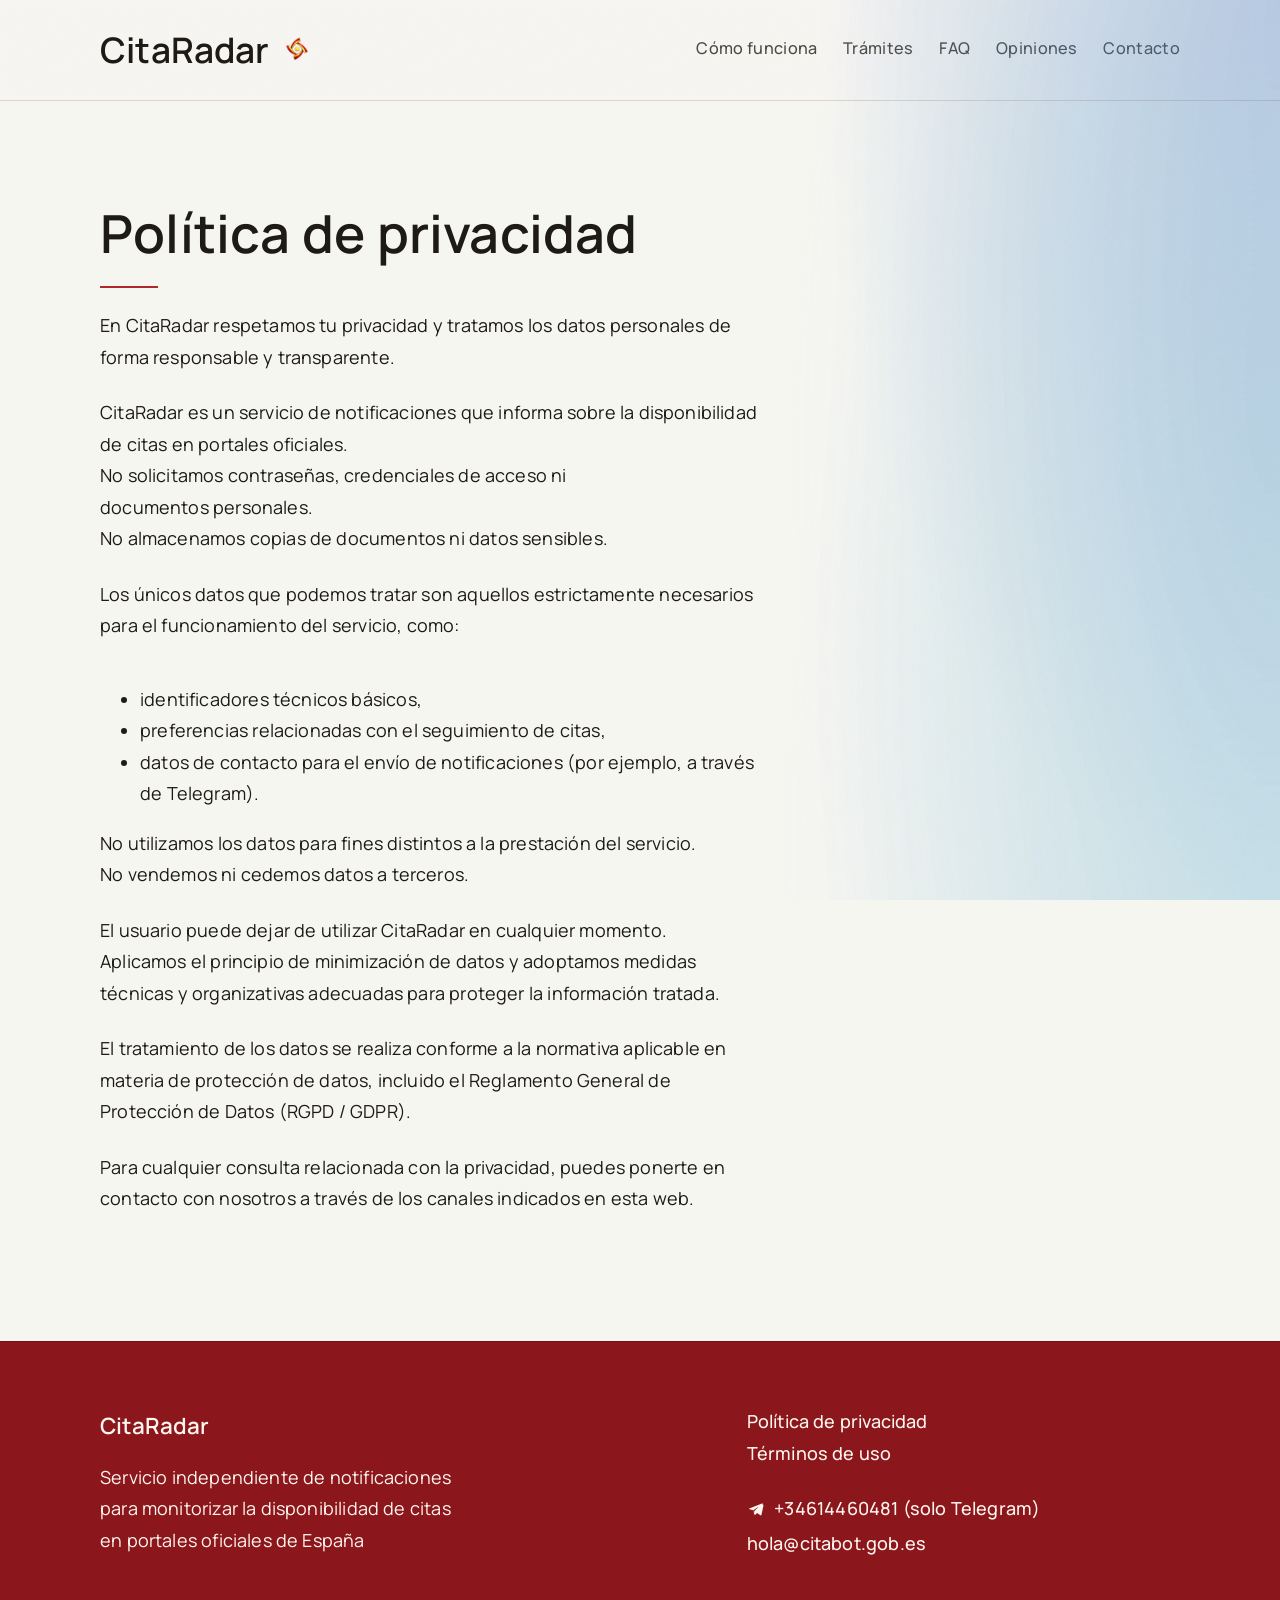
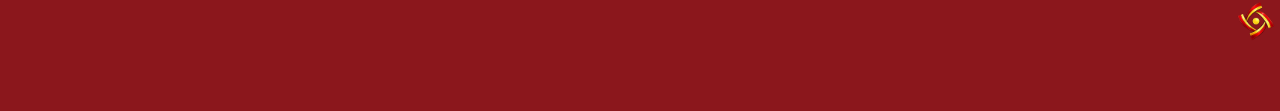
==== privacy.html @ 0a88cd62 "Add privacy and terms pages with shared layout Co-authored-by: ik <ik@crossolution.com>" ====
<!doctype html>
<html lang="es">
  <head>
    <meta charset="utf-8" />
    <meta name="viewport" content="width=device-width, initial-scale=1" />
    <title>Política de privacidad — CitaRadar</title>
    <meta
      name="description"
      content="Política de privacidad de CitaRadar: tratamiento responsable y transparente de datos personales."
    />
    <meta property="og:title" content="Política de privacidad — CitaRadar" />
    <meta
      property="og:description"
      content="CitaRadar respeta tu privacidad y trata los datos personales de forma responsable y transparente."
    />
    <meta property="og:type" content="website" />
    <meta property="og:locale" content="es_ES" />
    <link rel="stylesheet" href="styles.css" />
  </head>
  <body>
    <header class="site-header">
      <div class="container header-inner">
        <div class="brand">
          <a class="logo" href="index.html">CitaRadar</a>
          <img class="brand-illustration" src="ForFooter.png" alt="" aria-hidden="true" />
        </div>
        <nav class="toc" aria-label="Secciones principales">
          <a href="index.html#como-funciona">Cómo funciona</a>
          <a href="index.html#tramites">Trámites</a>
          <a href="index.html#faq">FAQ</a>
          <a href="index.html#opiniones">Opiniones</a>
          <a href="#contacto">Contacto</a>
        </nav>
        <details class="toc-mobile">
          <summary aria-label="Abrir menú de navegación">Menú</summary>
          <div class="toc-mobile-panel">
            <a href="index.html#como-funciona">Cómo funciona</a>
            <a href="index.html#tramites">Trámites</a>
            <a href="index.html#faq">FAQ</a>
            <a href="index.html#opiniones">Opiniones</a>
            <a href="#contacto">Contacto</a>
          </div>
        </details>
      </div>
    </header>

    <main id="contenido">
      <section class="section paper">
        <div class="container content">
          <h1>Política de privacidad</h1>
          <p>
            En CitaRadar respetamos tu privacidad y tratamos los datos personales de forma responsable y
            transparente.
          </p>
          <p>
            CitaRadar es un servicio de notificaciones que informa sobre la disponibilidad de citas en portales
            oficiales.<br />
            No solicitamos contraseñas, credenciales de acceso ni documentos personales.<br />
            No almacenamos copias de documentos ni datos sensibles.
          </p>
          <p>Los únicos datos que podemos tratar son aquellos estrictamente necesarios para el funcionamiento del servicio, como:</p>
          <ul>
            <li>identificadores técnicos básicos,</li>
            <li>preferencias relacionadas con el seguimiento de citas,</li>
            <li>datos de contacto para el envío de notificaciones (por ejemplo, a través de Telegram).</li>
          </ul>
          <p>No utilizamos los datos para fines distintos a la prestación del servicio.<br />No vendemos ni cedemos datos a terceros.</p>
          <p>
            El usuario puede dejar de utilizar CitaRadar en cualquier momento.<br />
            Aplicamos el principio de minimización de datos y adoptamos medidas técnicas y organizativas adecuadas
            para proteger la información tratada.
          </p>
          <p>
            El tratamiento de los datos se realiza conforme a la normativa aplicable en materia de protección de datos,
            incluido el Reglamento General de Protección de Datos (RGPD / GDPR).
          </p>
          <p>
            Para cualquier consulta relacionada con la privacidad, puedes ponerte en contacto con nosotros a través de
            los canales indicados en esta web.
          </p>
        </div>
      </section>
    </main>

    <a class="fab-cta" href="https://t.me/citaradarbot">Empezar en Telegram</a>

    <footer class="site-footer" id="contacto">
      <div class="container footer-grid">
        <div class="footer-brand">
          <p class="footer-logo">CitaRadar</p>
          <p class="footer-tagline">
            Servicio independiente de notificaciones<br />
            para monitorizar la disponibilidad de citas<br />
            en portales oficiales de España
          </p>
        </div>
        <div class="footer-meta">
          <p class="footer-links">
            <a href="privacy.html">Política de privacidad</a><br />
            <a href="terms.html">Términos de uso</a>
          </p>
          <p class="footer-contact">
            <span class="contact-row">
              <span class="telegram-icon" aria-hidden="true">
                <svg viewBox="0 0 24 24" aria-hidden="true">
                  <path
                    d="M20.9 4.3 3.8 10.9c-1.2.5-1.2 1.2-.2 1.5l4.4 1.4 1.7 5.1c.2.6.1.8.7.8.5 0 .7-.2 1-.5l2.1-2 4.3 3.2c.8.4 1.3.2 1.5-.7l2.6-12.1c.3-1.1-.4-1.6-1.1-1.4Zm-3.4 3.1-7.7 7.1-.3 3.1-1.2-3.9 9.2-6.1Z"
                  />
                </svg>
              </span>
              +34614460481 (solo Telegram)
            </span>
            <br />
            hola@citabot.gob.es
          </p>
        </div>
      </div>
      <div class="footer-illustration" aria-hidden="true">
        <img src="ForFooter.png" alt="" />
      </div>
    </footer>
    <script>
      (() => {
        const root = document.documentElement;
        const maxShift = 140;
        let ticking = false;
        const update = () => {
          const scrollTop = window.scrollY || window.pageYOffset;
          const shift = Math.min(maxShift, scrollTop * 0.2);
          root.style.setProperty("--scroll-shift", `${shift}px`);
          ticking = false;
        };
        update();
        window.addEventListener("scroll", () => {
          if (!ticking) {
            window.requestAnimationFrame(update);
            ticking = true;
          }
        });
      })();
    </script>
  </body>
</html>
---- styles.css ----
@import url("https://fonts.googleapis.com/css2?family=Manrope:wght@400;500;600&display=swap");

:root {
  color-scheme: light;
  --paper: #f7f6f3;
  --surface: #f1efe9;
  --paper-alpha: rgba(247, 246, 243, 0.78);
  --surface-alpha: rgba(241, 239, 233, 0.82);
  --ink: #1e1b17;
  --muted: #4f4a43;
  --line: #ddd5c8;
  --accent: #b2262d;
  --accent-dark: #8f1d23;
  --footer: #8b171c;
  --footer-ink: #fdf5ee;
  --scroll-shift: 0px;
  --size-base: clamp(1rem, 0.8vw + 0.85rem, 1.125rem);
  --size-md: clamp(1.35rem, 1.6vw + 0.95rem, 1.9rem);
  --size-lg: clamp(2.25rem, 2.6vw + 1.2rem, 4rem);
}

*,
*::before,
*::after {
  box-sizing: border-box;
}

html,
body {
  min-height: 100%;
}

body {
  margin: 0;
  padding: 0;
  background: #f7f4ee;
  color: var(--ink);
  font-family: "Manrope", "Inter", "SF Pro Display", "SF Pro Text", "Segoe UI", "Helvetica Neue", Arial, sans-serif;
  font-size: var(--size-base);
  line-height: 1.75;
  letter-spacing: 0.01em;
  text-rendering: optimizeLegibility;
  position: relative;
  isolation: isolate;
}

body::before {
  content: "";
  position: fixed;
  inset: 0;
  background-image: url("data:image/svg+xml;utf8,<svg xmlns='http://www.w3.org/2000/svg' width='120' height='120' viewBox='0 0 120 120'><filter id='n'><feTurbulence type='fractalNoise' baseFrequency='0.85' numOctaves='2' stitchTiles='stitch'/><feColorMatrix type='matrix' values='0 0 0 0 0.55 0 0 0 0 0.64 0 0 0 0 0.82 0 0 0 0.35 0'/></filter><rect width='120' height='120' filter='url(%23n)' opacity='0.5'/></svg>");
  opacity: 0.08;
  mix-blend-mode: multiply;
  pointer-events: none;
  z-index: 0;
}

body::after {
  content: "";
  position: fixed;
  top: 0;
  right: 0;
  bottom: 0;
  width: 42vw;
  background-image: radial-gradient(120% 140% at 100% calc(0% + var(--scroll-shift)), rgba(74, 120, 198, 0.55) 0%, rgba(74, 120, 198, 0) 72%),
    radial-gradient(120% 160% at 100% calc(50% + var(--scroll-shift)), rgba(92, 170, 199, 0.45) 0%, rgba(92, 170, 199, 0) 76%),
    radial-gradient(120% 160% at 100% calc(100% + var(--scroll-shift)), rgba(72, 160, 210, 0.38) 0%, rgba(72, 160, 210, 0) 78%);
  opacity: 0.55;
  pointer-events: none;
  z-index: 25;
}

.site-header,
main,
.site-footer,
.fab-cta {
  position: relative;
  z-index: 2;
}

a {
  color: inherit;
  text-decoration: none;
}

a:focus-visible {
  outline: 2px solid var(--accent);
  outline-offset: 3px;
}

h1,
h2 {
  line-height: 1.15;
  letter-spacing: 0.004em;
  margin: 0 0 1.4rem;
  font-weight: 600;
  text-wrap: balance;
}

h1 {
  font-size: var(--size-lg);
  position: relative;
}

h2 {
  font-size: var(--size-md);
  display: flex;
  align-items: baseline;
  gap: 0.6rem;
  flex-wrap: wrap;
}

h1::after {
  content: "";
  display: block;
  width: 3.6rem;
  height: 2px;
  margin-top: 1.4rem;
  background: var(--accent);
}

h2::before {
  content: "";
  width: 0.45rem;
  height: 0.45rem;
  border-radius: 999px;
  background: var(--accent);
  transform: translateY(0.08em);
}

p {
  margin: 0 0 1.5rem;
  text-wrap: pretty;
}

.container {
  width: min(1080px, 92vw);
  margin: 0 auto;
}

.content {
  --content-width: 60ch;
  display: flex;
  flex-direction: column;
  align-items: flex-start;
}

.content > * {
  width: 100%;
  max-width: var(--content-width);
}

.content.wide {
  --content-width: 68ch;
}

.section {
  padding: clamp(3.5rem, 8vw, 6.5rem) 0;
  scroll-margin-top: 6.5rem;
}

.hero {
  padding-top: clamp(4rem, 6vw, 5rem);
  padding-bottom: clamp(3rem, 6vw, 4.5rem);
}

.section + .section {
  border-top: 1px solid var(--line);
}

.paper {
  background: var(--paper-alpha);
}

.surface {
  background: var(--surface-alpha);
}

.site-header {
  padding: 1.2rem 0;
  position: sticky;
  top: 0;
  z-index: 20;
  background: rgba(247, 246, 243, 0.72);
  backdrop-filter: blur(8px);
  border-bottom: 1px solid var(--line);
}

.header-inner {
  display: flex;
  align-items: center;
  justify-content: space-between;
  gap: 2rem;
}

.brand {
  display: flex;
  flex-direction: row;
  gap: 0.85rem;
  align-items: center;
  flex-wrap: nowrap;
}

.logo {
  font-size: clamp(1.6rem, 1.6vw + 1rem, 2.2rem);
  font-weight: 600;
  margin: 0;
}

.brand-illustration {
  height: 28px;
  width: auto;
  display: block;
}

.toc {
  display: flex;
  gap: 1.6rem;
  align-items: center;
  color: var(--muted);
  text-transform: none;
  letter-spacing: 0.02em;
  font-weight: 500;
  white-space: nowrap;
  font-size: 0.9em;
}

.toc a {
  padding-bottom: 0.15rem;
  border-bottom: 1px solid transparent;
}

.toc a:hover {
  color: var(--accent);
  border-bottom-color: var(--accent);
}

.toc-mobile {
  display: none;
  position: relative;
}

.toc-mobile summary {
  list-style: none;
  cursor: pointer;
  font-weight: 600;
  text-transform: none;
  letter-spacing: 0.04em;
  color: var(--muted);
  display: inline-flex;
  align-items: center;
  gap: 0.6rem;
}

.toc-mobile summary::-webkit-details-marker {
  display: none;
}

.toc-mobile summary::after {
  content: "";
  width: 1.4rem;
  height: 0.1rem;
  background: currentColor;
  box-shadow: 0 0.35rem 0 0 currentColor, 0 0.7rem 0 0 currentColor;
}

.toc-mobile-panel {
  position: absolute;
  right: 0;
  margin-top: 0.8rem;
  background: var(--paper);
  border: 1px solid var(--line);
  border-radius: 10px;
  padding: 0.8rem 1rem;
  display: grid;
  gap: 0.6rem;
  min-width: 12rem;
  box-shadow: 0 18px 30px rgba(20, 16, 12, 0.12);
}

.toc-mobile-panel a {
  color: var(--ink);
}

.toc-mobile[open] summary {
  color: var(--accent);
}

.hero-grid {
  display: grid;
  grid-template-columns: 1fr;
  gap: 3.5rem;
  align-items: start;
}

.hero-side {
  display: grid;
  gap: 1.6rem;
  justify-items: start;
}

.hero-text {
  max-width: 60ch;
}

.hero-card {
  border: 1px solid var(--line);
  background: rgba(255, 255, 255, 0.94);
  border-radius: 16px;
  padding: 1.3rem 1.4rem;
  box-shadow: none;
  max-width: 320px;
  align-self: start;
}

.telegram-header {
  display: flex;
  align-items: center;
  gap: 0.75rem;
  margin-bottom: 1rem;
}

.telegram-avatar {
  width: 2.2rem;
  height: 2.2rem;
  border-radius: 50%;
  object-fit: cover;
  border: 1px solid var(--line);
  background: #efe9e1;
}

.telegram-meta {
  display: grid;
  gap: 0.1rem;
  line-height: 1.1;
}

.telegram-name {
  margin: 0;
  font-weight: 600;
}

.telegram-app {
  margin: 0;
  font-size: 0.85em;
  color: var(--muted);
}

.telegram-dot {
  width: 0.55rem;
  height: 0.55rem;
  border-radius: 999px;
  background: var(--accent);
  margin-left: auto;
}

.telegram-bubble {
  border: 1px solid var(--line);
  border-radius: 12px;
  padding: 0.9rem 1.1rem;
  background: #ffffff;
  line-height: 1.4;
}

.telegram-bubble p {
  margin: 0;
}

.telegram-bubble p + p {
  margin-top: 0.4rem;
  color: var(--muted);
}

.small {
  color: var(--muted);
}

.cta {
  margin-top: 2rem;
  display: flex;
  flex-wrap: nowrap;
  gap: 1rem;
}

.btn {
  display: inline-flex;
  align-items: center;
  justify-content: center;
  padding: 0.85rem 1.8rem;
  border-radius: 6px;
  border: 1px solid var(--ink);
  font-size: inherit;
  letter-spacing: 0.02em;
  transition: background 0.2s ease, color 0.2s ease, border-color 0.2s ease;
  width: 250px;
  white-space: nowrap;
}

.btn-primary {
  background: var(--accent);
  border-color: var(--accent);
  color: #fff;
}

.btn-primary:hover {
  background: var(--accent-dark);
  border-color: var(--accent-dark);
}

.btn-secondary:hover {
  border-color: var(--accent);
  color: var(--accent);
}

.steps {
  list-style: none;
  margin: 2.2rem 0 0;
  padding: 0;
  display: grid;
  gap: 1.6rem;
  position: relative;
  margin-bottom: 1.8rem;
}

.step {
  display: grid;
  grid-template-columns: 2.2rem 1fr;
  gap: 1.6rem;
  align-items: start;
}

.step-number {
  font-size: var(--size-md);
  font-weight: 600;
  line-height: 1;
  color: var(--accent);
  text-align: center;
}

.step-content {
  display: grid;
  gap: 0.35rem;
}

.step-title {
  margin: 0;
  font-weight: 600;
}

.step-text {
  margin: 0;
  color: var(--muted);
}

.accordion {
  margin-top: 2.5rem;
  width: 100%;
}

.accordion-item {
  padding: 1.4rem 0;
  border-top: 1px solid var(--line);
}

.accordion-item:last-of-type {
  border-bottom: 1px solid var(--line);
}

.accordion-item summary {
  font-size: inherit;
  font-weight: 600;
  cursor: pointer;
  list-style: none;
}

.accordion-item summary::-webkit-details-marker {
  display: none;
}

.accordion-item summary::marker {
  display: none;
}

.accordion-body {
  margin-top: 1rem;
}

.category-meta {
  margin: 0 0 0.6rem;
  color: var(--muted);
}

.category-note {
  margin: 0 0 0.8rem;
  color: var(--muted);
}

.category-list {
  margin: 0;
  padding-left: 1.2rem;
}

.category-list li {
  margin: 0.35rem 0;
}

.faq-item {
  border-top: 1px solid var(--line);
  padding: 1.2rem 0;
}

.faq-item:last-of-type {
  border-bottom: 1px solid var(--line);
}

.faq-item summary {
  cursor: pointer;
  font-weight: 600;
  list-style: none;
  display: flex;
  align-items: center;
  justify-content: space-between;
  gap: 1.5rem;
}

.faq-item summary::-webkit-details-marker {
  display: none;
}

.faq-item summary::marker {
  display: none;
}

.faq-item summary::after {
  content: "+";
  font-weight: 400;
  color: var(--muted);
}

.faq-item[open] summary::after {
  content: "—";
}

.faq-answer {
  margin-top: 0.8rem;
}

.testimonials {
  display: flex;
  gap: 1.6rem;
  margin-top: 2rem;
  overflow-x: auto;
  padding-bottom: 0.8rem;
  scroll-snap-type: x mandatory;
  scroll-padding: 1rem;
  -webkit-overflow-scrolling: touch;
  scrollbar-width: none;
}

.testimonials::-webkit-scrollbar {
  display: none;
}

.testimonial {
  flex: 0 0 min(520px, 85vw);
  border: 1px solid var(--line);
  padding: 1.4rem 1.6rem;
  background: transparent;
  box-shadow: none;
  scroll-snap-align: start;
}

.testimonial-meta {
  font-weight: 600;
}

.cta-final .btn-primary {
  margin-top: 1.6rem;
}

.site-footer {
  padding: clamp(2.5rem, 6vw, 4rem) 0;
  border-top: 1px solid #701218;
  background: var(--footer);
  color: var(--footer-ink);
}

.site-footer p {
  margin: 0;
}

.footer-links {
  color: var(--footer-ink);
  font-weight: 500;
}

.footer-links a {
  color: inherit;
}

.contact-row {
  display: inline-flex;
  align-items: center;
  gap: 0.6rem;
}

.telegram-icon {
  width: 18px;
  height: 18px;
  display: inline-flex;
}

.telegram-icon svg {
  width: 18px;
  height: 18px;
  fill: currentColor;
}

.footer-grid {
  display: grid;
  grid-template-columns: 1.4fr 1fr;
  gap: 2.5rem;
  align-items: start;
}

.footer-brand {
  display: grid;
  gap: 1rem;
}

.footer-logo {
  font-size: 1.4rem;
  font-weight: 600;
  margin: 0;
}

.footer-tagline {
  max-width: 36ch;
}

.footer-meta {
  display: grid;
  gap: 1.5rem;
  justify-items: start;
}

.footer-contact {
  font-weight: 500;
}

.footer-illustration {
  margin-top: 2.5rem;
  display: flex;
  justify-content: flex-end;
}

.footer-illustration img {
  height: 48px;
  width: auto;
  display: block;
}

@media (min-width: 1024px) {
  .hero-grid {
    grid-template-columns: 1.2fr 0.8fr;
    gap: 3.5rem;
  }
}

@media (max-width: 900px) {
  .header-inner {
    flex-wrap: wrap;
  }

  .toc {
    display: none;
  }

  .toc-mobile {
    display: block;
    margin-left: auto;
  }

  .hero-grid {
    grid-template-columns: 1fr;
  }

  .footer-grid {
    grid-template-columns: 1fr;
    gap: 1.5rem;
  }
}

@media (max-width: 720px) {

  .step {
    grid-template-columns: auto;
  }

  .step-number {
    margin-bottom: 0.4rem;
    text-align: left;
    justify-self: start;
  }
}

.fab-cta {
  position: fixed;
  bottom: 1.2rem;
  right: 1.2rem;
  background: var(--accent);
  color: #fff;
  padding: 0.85rem 1.4rem;
  border-radius: 999px;
  box-shadow: 0 18px 30px rgba(178, 38, 45, 0.2);
  display: none;
  z-index: 30;
  width: 250px;
  text-align: center;
}

@media (max-width: 900px) {
  .fab-cta {
    display: inline-flex;
    align-items: center;
    justify-content: center;
  }
}
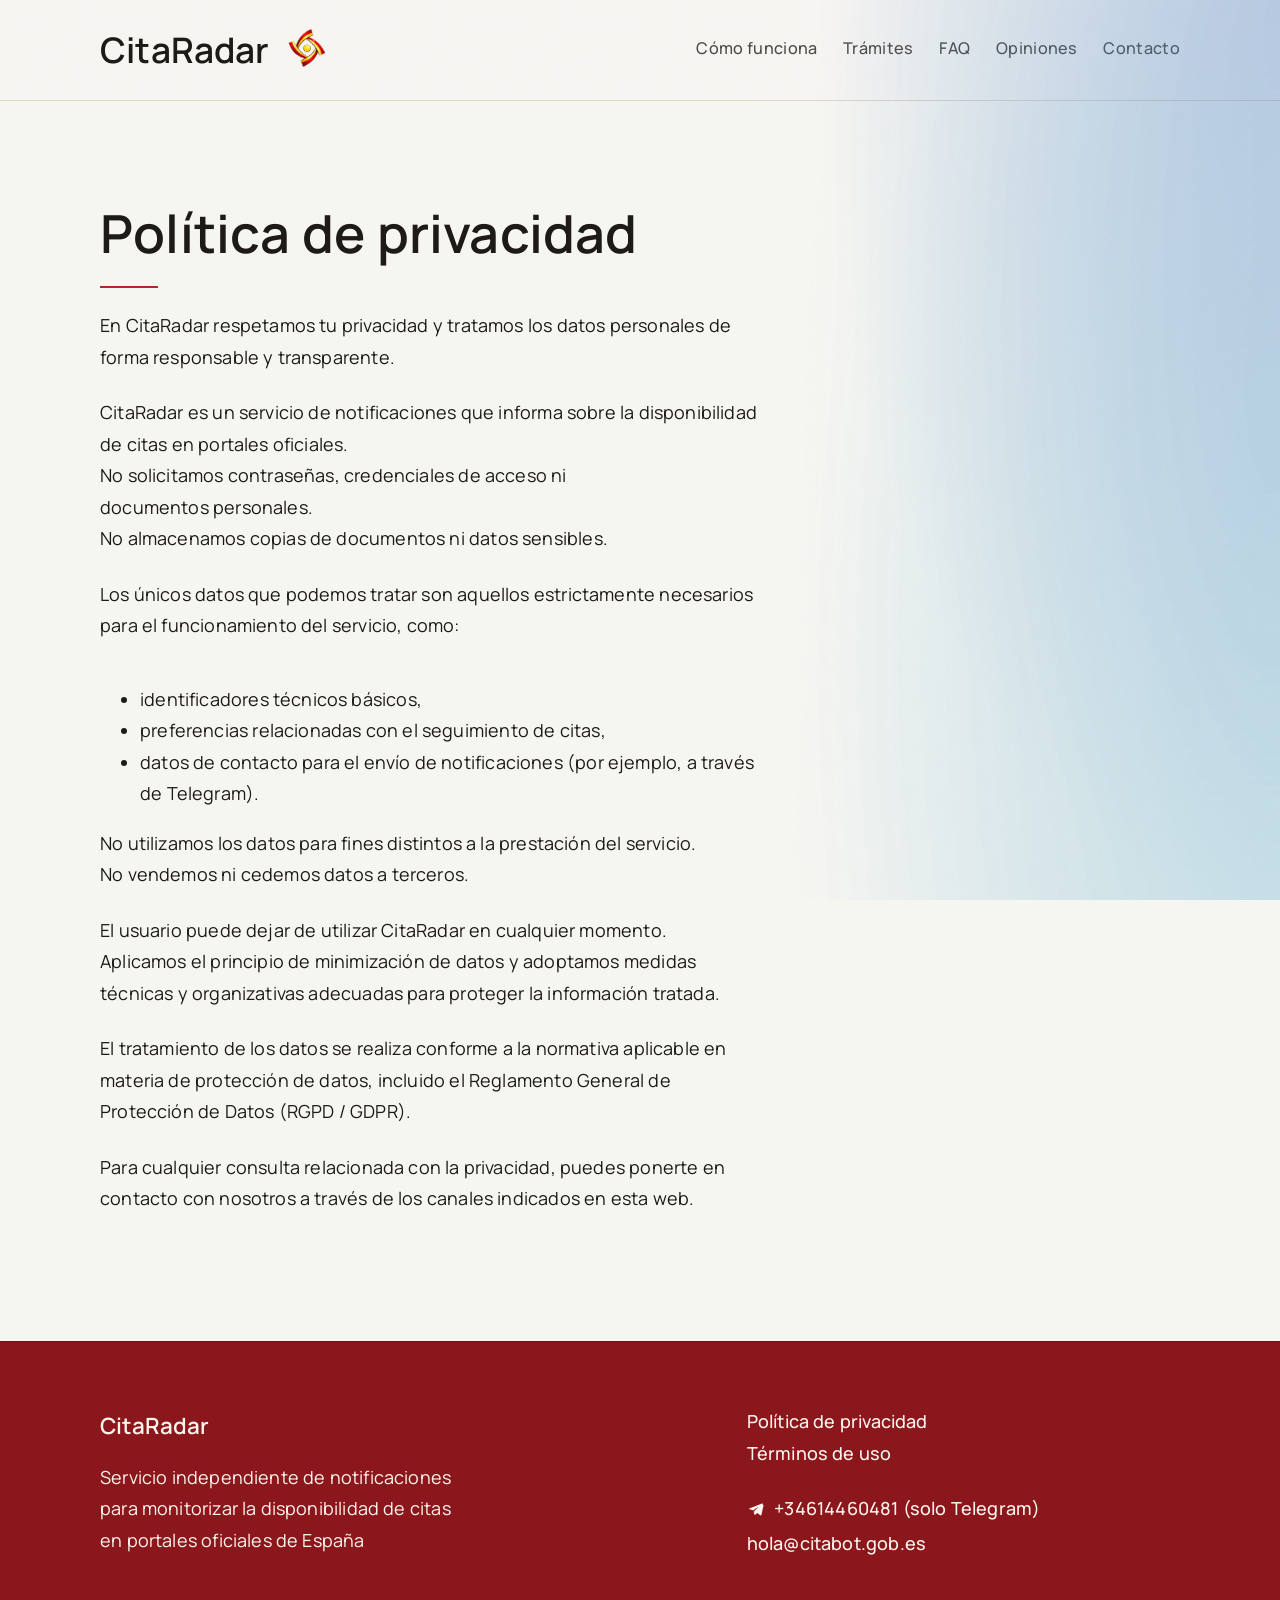
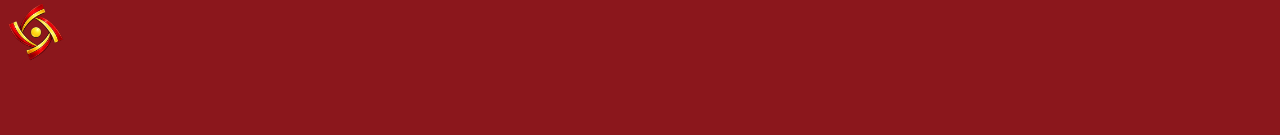
==== commit b14978ae: "Refine header/footer artwork and Telegram link Co-authored-by: ik <ik@crossolution.com>" ====
--- a/privacy.html
+++ b/privacy.html
@@ -100,7 +100,7 @@
             <a href="terms.html">Términos de uso</a>
           </p>
           <p class="footer-contact">
-            <span class="contact-row">
+            <a class="contact-row" href="https://t.me/citaradarbot">
               <span class="telegram-icon" aria-hidden="true">
                 <svg viewBox="0 0 24 24" aria-hidden="true">
                   <path
@@ -109,7 +109,7 @@
                 </svg>
               </span>
               +34614460481 (solo Telegram)
-            </span>
+            </a>
             <br />
             hola@citabot.gob.es
           </p>
--- a/styles.css
+++ b/styles.css
@@ -208,7 +208,7 @@
 }
 
 .brand-illustration {
-  height: 28px;
+  height: clamp(36px, 4vw, 48px);
   width: auto;
   display: block;
 }
@@ -651,13 +651,18 @@
 .footer-illustration {
   margin-top: 2.5rem;
   display: flex;
-  justify-content: flex-end;
+  justify-content: flex-start;
 }
 
 .footer-illustration img {
-  height: 48px;
+  height: 72px;
   width: auto;
   display: block;
+}
+
+.footer-contact a {
+  color: inherit;
+  text-decoration: none;
 }
 
 @media (min-width: 1024px) {
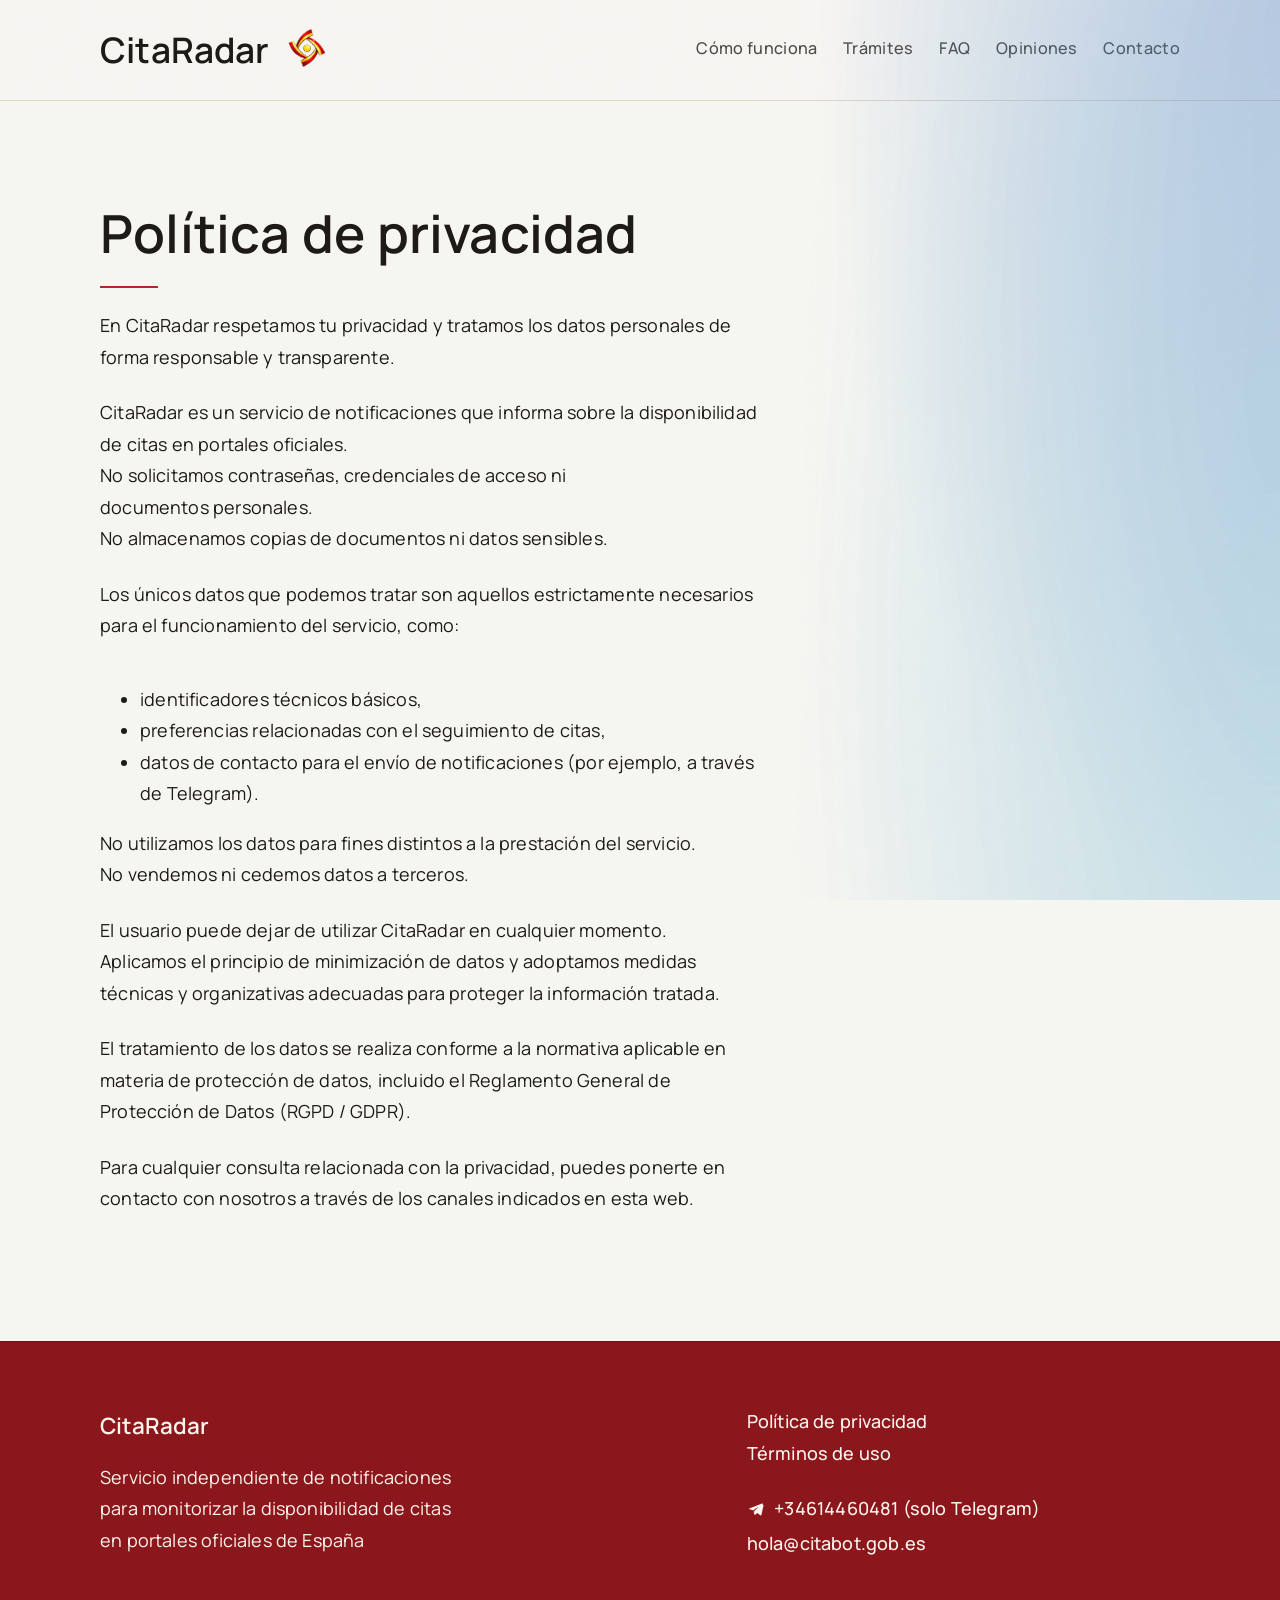
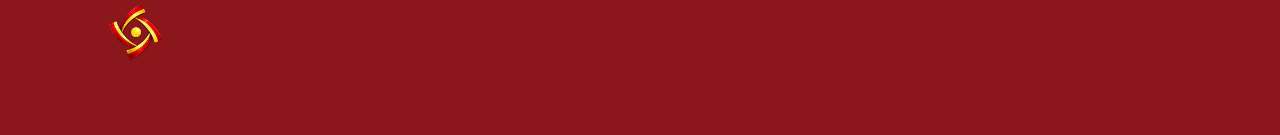
==== commit 3bbb5fc9: "Align footer illustration and mobile menu Co-authored-by: ik <ik@crossolution.com>" ====
--- a/privacy.html
+++ b/privacy.html
@@ -115,7 +115,7 @@
           </p>
         </div>
       </div>
-      <div class="footer-illustration" aria-hidden="true">
+      <div class="container footer-illustration" aria-hidden="true">
         <img src="ForFooter.png" alt="" />
       </div>
     </footer>
--- a/styles.css
+++ b/styles.css
@@ -250,6 +250,10 @@
   display: inline-flex;
   align-items: center;
   gap: 0.6rem;
+  justify-content: center;
+  padding: 0.35rem 0;
+  line-height: 1;
+  height: 32px;
 }
 
 .toc-mobile summary::-webkit-details-marker {
@@ -262,6 +266,7 @@
   height: 0.1rem;
   background: currentColor;
   box-shadow: 0 0.35rem 0 0 currentColor, 0 0.7rem 0 0 currentColor;
+  transform: translateY(-1px);
 }
 
 .toc-mobile-panel {
@@ -675,6 +680,7 @@
 @media (max-width: 900px) {
   .header-inner {
     flex-wrap: wrap;
+    align-items: center;
   }
 
   .toc {
@@ -684,6 +690,7 @@
   .toc-mobile {
     display: block;
     margin-left: auto;
+    align-self: center;
   }
 
   .hero-grid {
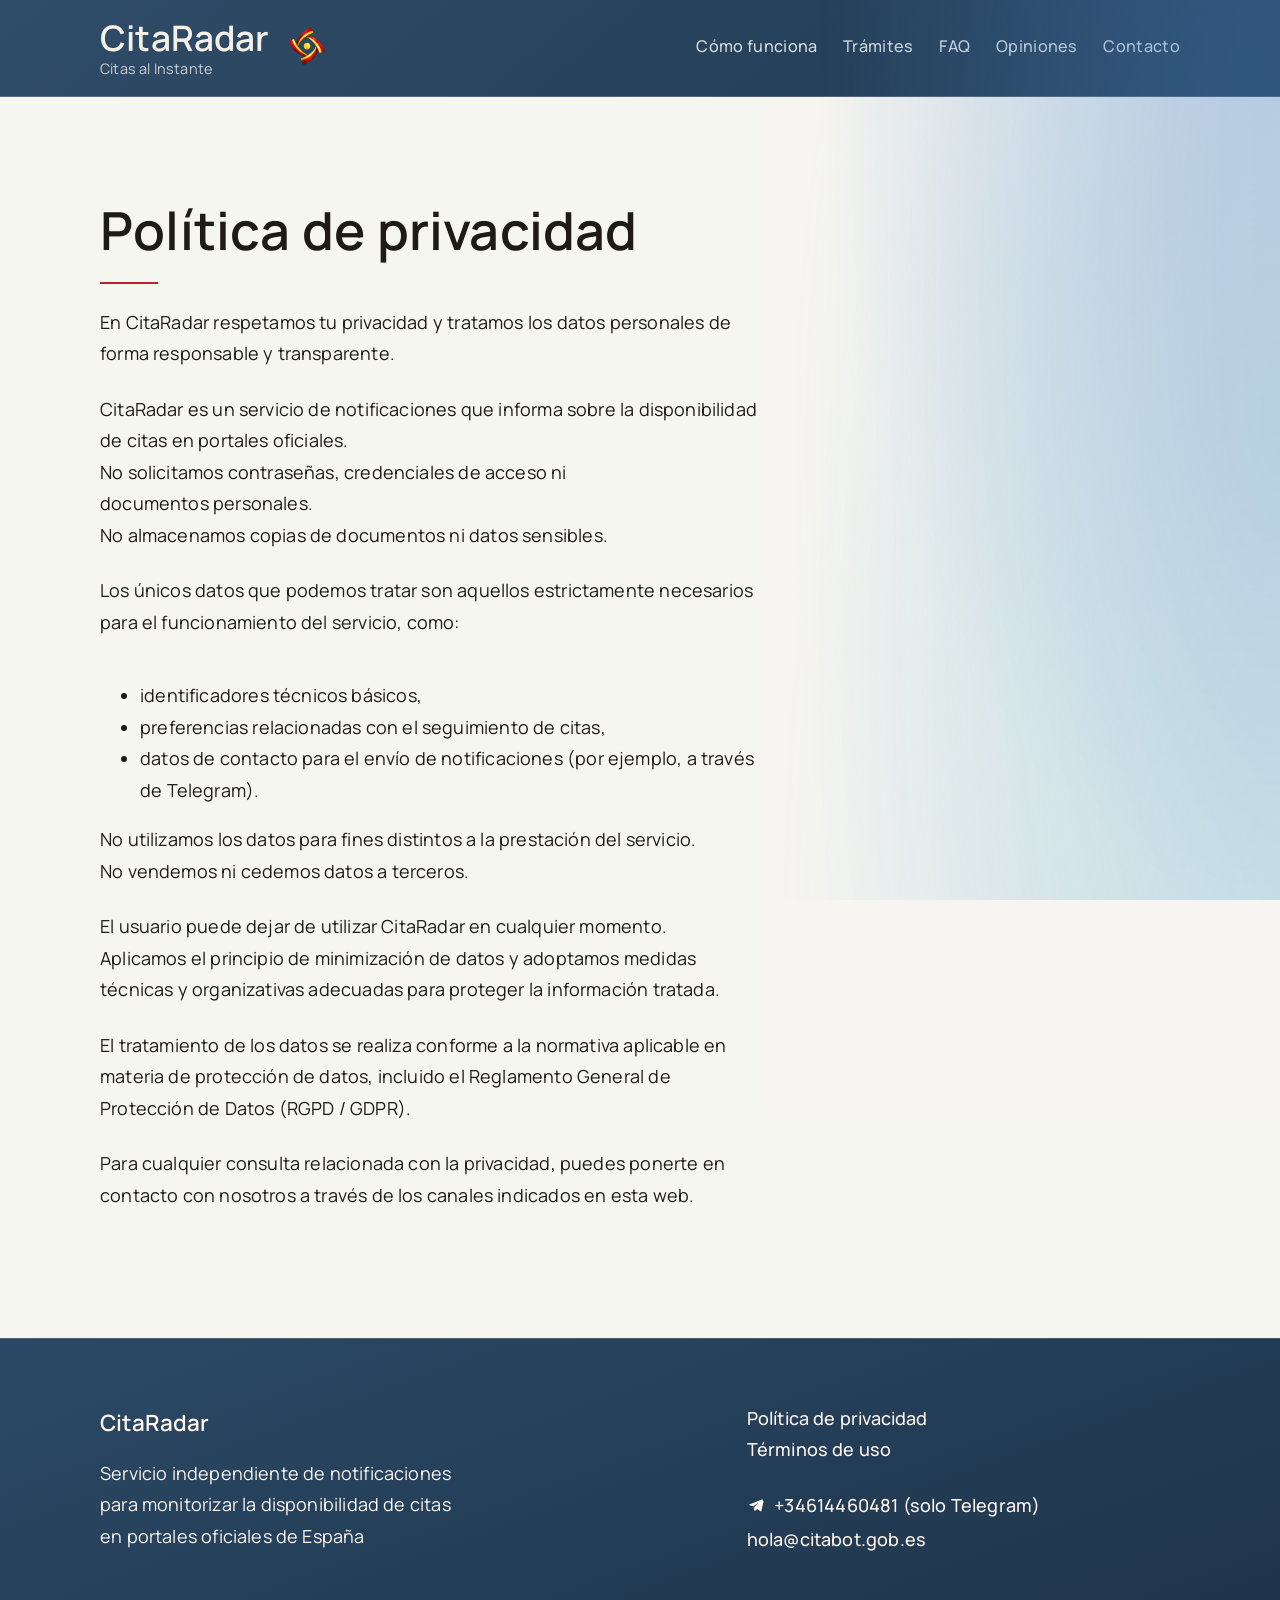
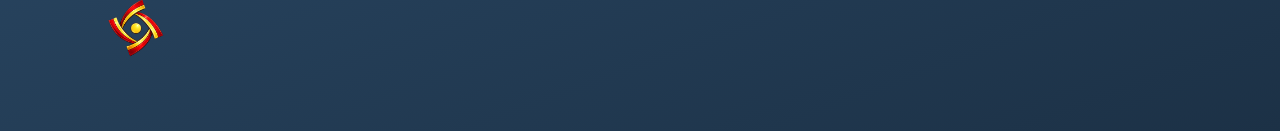
==== commit 7eed3545: "Apply blue header/footer and add tagline Co-authored-by: ik <ik@crossolution.com>" ====
--- a/privacy.html
+++ b/privacy.html
@@ -21,7 +21,10 @@
     <header class="site-header">
       <div class="container header-inner">
         <div class="brand">
-          <a class="logo" href="index.html">CitaRadar</a>
+          <div class="brand-text">
+            <a class="logo" href="index.html">CitaRadar</a>
+            <span class="brand-tagline">Citas al Instante</span>
+          </div>
           <img class="brand-illustration" src="ForFooter.png" alt="" aria-hidden="true" />
         </div>
         <nav class="toc" aria-label="Secciones principales">
--- a/styles.css
+++ b/styles.css
@@ -181,9 +181,9 @@
   position: sticky;
   top: 0;
   z-index: 20;
-  background: rgba(247, 246, 243, 0.72);
-  backdrop-filter: blur(8px);
-  border-bottom: 1px solid var(--line);
+  background: linear-gradient(140deg, #2f4c68 0%, #213a52 100%);
+  color: #f6f1e8;
+  border-bottom: 1px solid rgba(255, 255, 255, 0.18);
 }
 
 .header-inner {
@@ -201,10 +201,22 @@
   flex-wrap: nowrap;
 }
 
+.brand-text {
+  display: flex;
+  flex-direction: column;
+  gap: 0.2rem;
+  line-height: 1.1;
+}
+
 .logo {
   font-size: clamp(1.6rem, 1.6vw + 1rem, 2.2rem);
   font-weight: 600;
   margin: 0;
+}
+
+.brand-tagline {
+  font-size: 0.9rem;
+  color: rgba(255, 255, 255, 0.75);
 }
 
 .brand-illustration {
@@ -217,7 +229,7 @@
   display: flex;
   gap: 1.6rem;
   align-items: center;
-  color: var(--muted);
+  color: rgba(255, 255, 255, 0.8);
   text-transform: none;
   letter-spacing: 0.02em;
   font-weight: 500;
@@ -231,8 +243,8 @@
 }
 
 .toc a:hover {
-  color: var(--accent);
-  border-bottom-color: var(--accent);
+  color: #ffffff;
+  border-bottom-color: #ffffff;
 }
 
 .toc-mobile {
@@ -246,7 +258,7 @@
   font-weight: 600;
   text-transform: none;
   letter-spacing: 0.04em;
-  color: var(--muted);
+  color: rgba(255, 255, 255, 0.85);
   display: inline-flex;
   align-items: center;
   gap: 0.6rem;
@@ -585,8 +597,8 @@
 
 .site-footer {
   padding: clamp(2.5rem, 6vw, 4rem) 0;
-  border-top: 1px solid #701218;
-  background: var(--footer);
+  border-top: 1px solid rgba(255, 255, 255, 0.18);
+  background: linear-gradient(160deg, #2b4966 0%, #1c3146 100%);
   color: var(--footer-ink);
 }
 
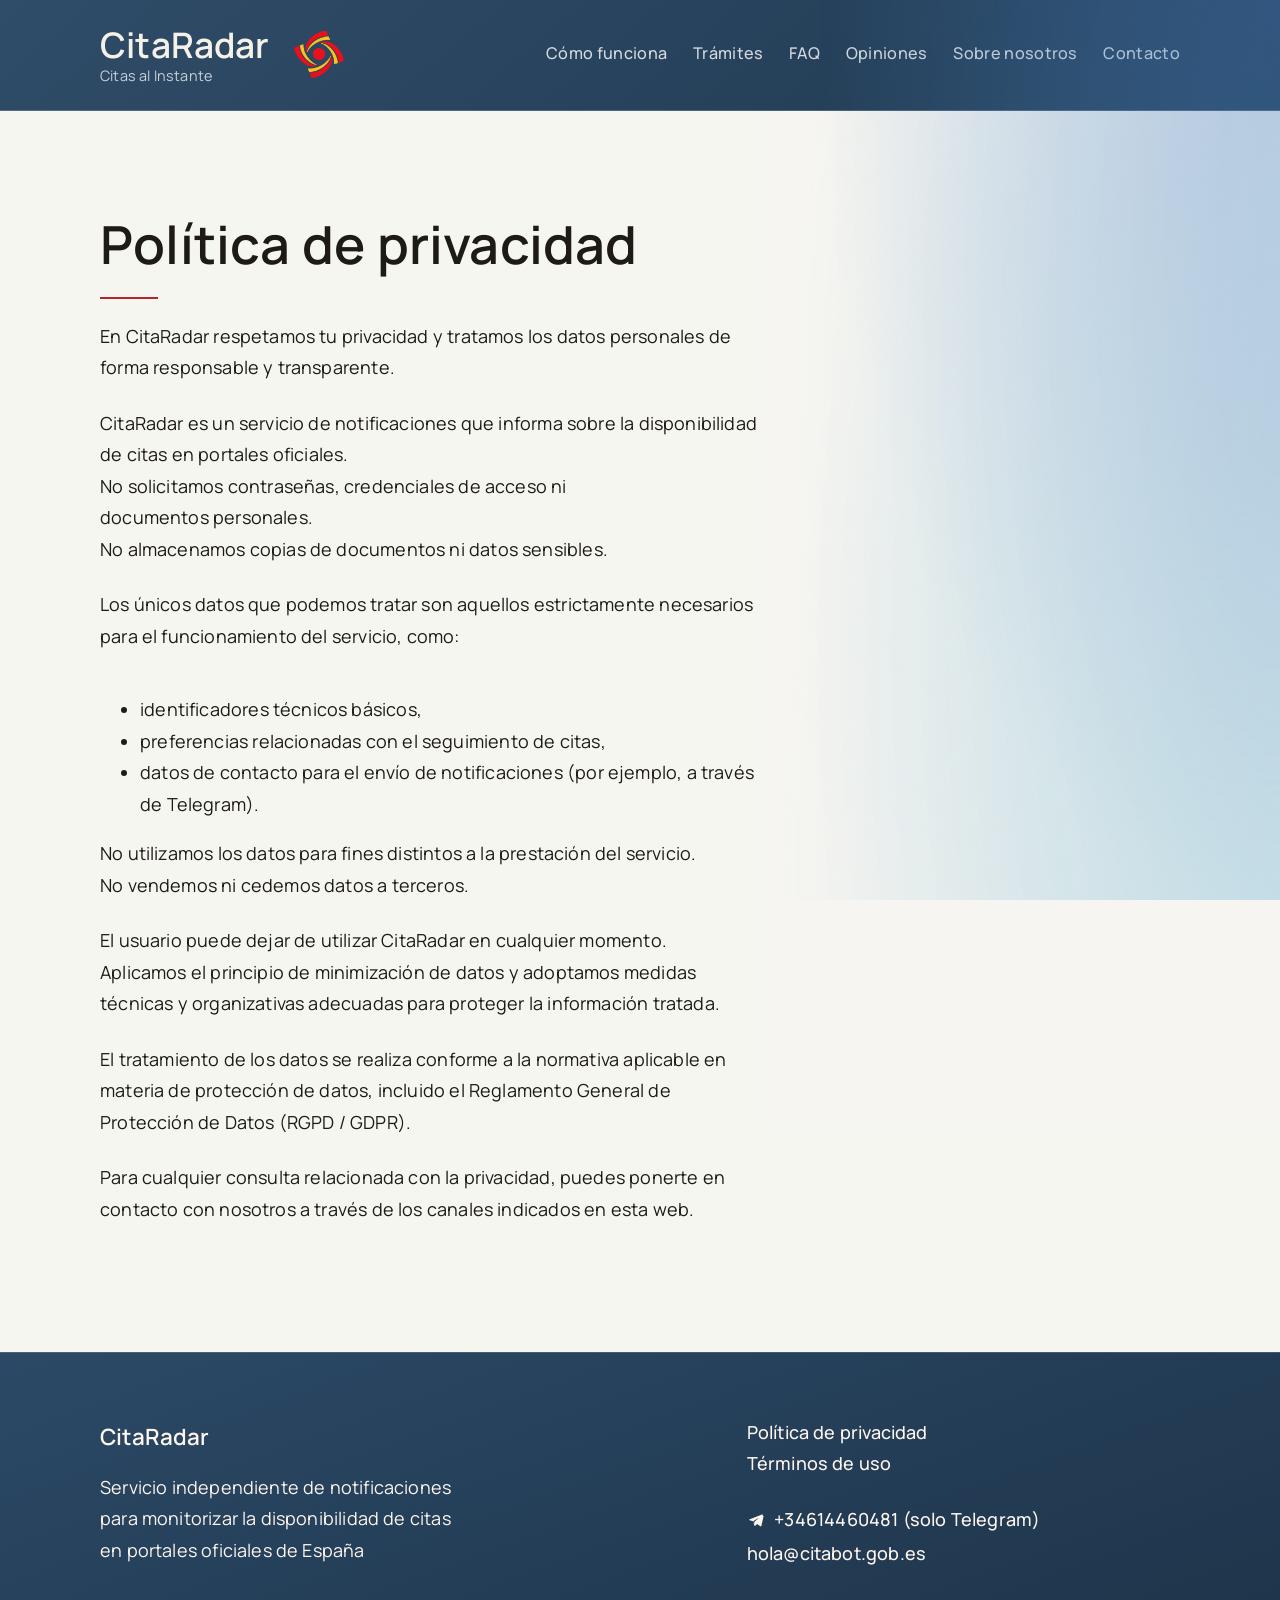
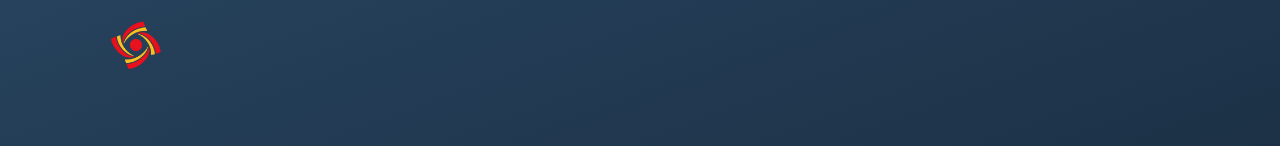
==== commit c0025145: "Update illustrations and header nav Co-authored-by: ik <ik@crossolution.com>" ====
--- a/privacy.html
+++ b/privacy.html
@@ -25,13 +25,14 @@
             <a class="logo" href="index.html">CitaRadar</a>
             <span class="brand-tagline">Citas al Instante</span>
           </div>
-          <img class="brand-illustration" src="ForFooter.png" alt="" aria-hidden="true" />
+          <img class="brand-illustration" src="Illustration.png" alt="" aria-hidden="true" />
         </div>
         <nav class="toc" aria-label="Secciones principales">
           <a href="index.html#como-funciona">Cómo funciona</a>
           <a href="index.html#tramites">Trámites</a>
           <a href="index.html#faq">FAQ</a>
           <a href="index.html#opiniones">Opiniones</a>
+          <a href="index.html#creadores">Sobre nosotros</a>
           <a href="#contacto">Contacto</a>
         </nav>
         <details class="toc-mobile">
@@ -41,6 +42,7 @@
             <a href="index.html#tramites">Trámites</a>
             <a href="index.html#faq">FAQ</a>
             <a href="index.html#opiniones">Opiniones</a>
+            <a href="index.html#creadores">Sobre nosotros</a>
             <a href="#contacto">Contacto</a>
           </div>
         </details>
@@ -119,7 +121,7 @@
         </div>
       </div>
       <div class="container footer-illustration" aria-hidden="true">
-        <img src="ForFooter.png" alt="" />
+        <img src="Illustration.png" alt="" />
       </div>
     </footer>
     <script>
--- a/styles.css
+++ b/styles.css
@@ -206,6 +206,7 @@
   flex-direction: column;
   gap: 0.2rem;
   line-height: 1.1;
+  text-align: left;
 }
 
 .logo {
@@ -220,7 +221,7 @@
 }
 
 .brand-illustration {
-  height: clamp(36px, 4vw, 48px);
+  height: clamp(56px, 6vw, 72px);
   width: auto;
   display: block;
 }
@@ -691,8 +692,10 @@
 
 @media (max-width: 900px) {
   .header-inner {
-    flex-wrap: wrap;
+    display: grid;
+    grid-template-columns: 1fr auto;
     align-items: center;
+    gap: 1rem;
   }
 
   .toc {
@@ -701,7 +704,8 @@
 
   .toc-mobile {
     display: block;
-    margin-left: auto;
+    margin-left: 0;
+    justify-self: end;
     align-self: center;
   }
 
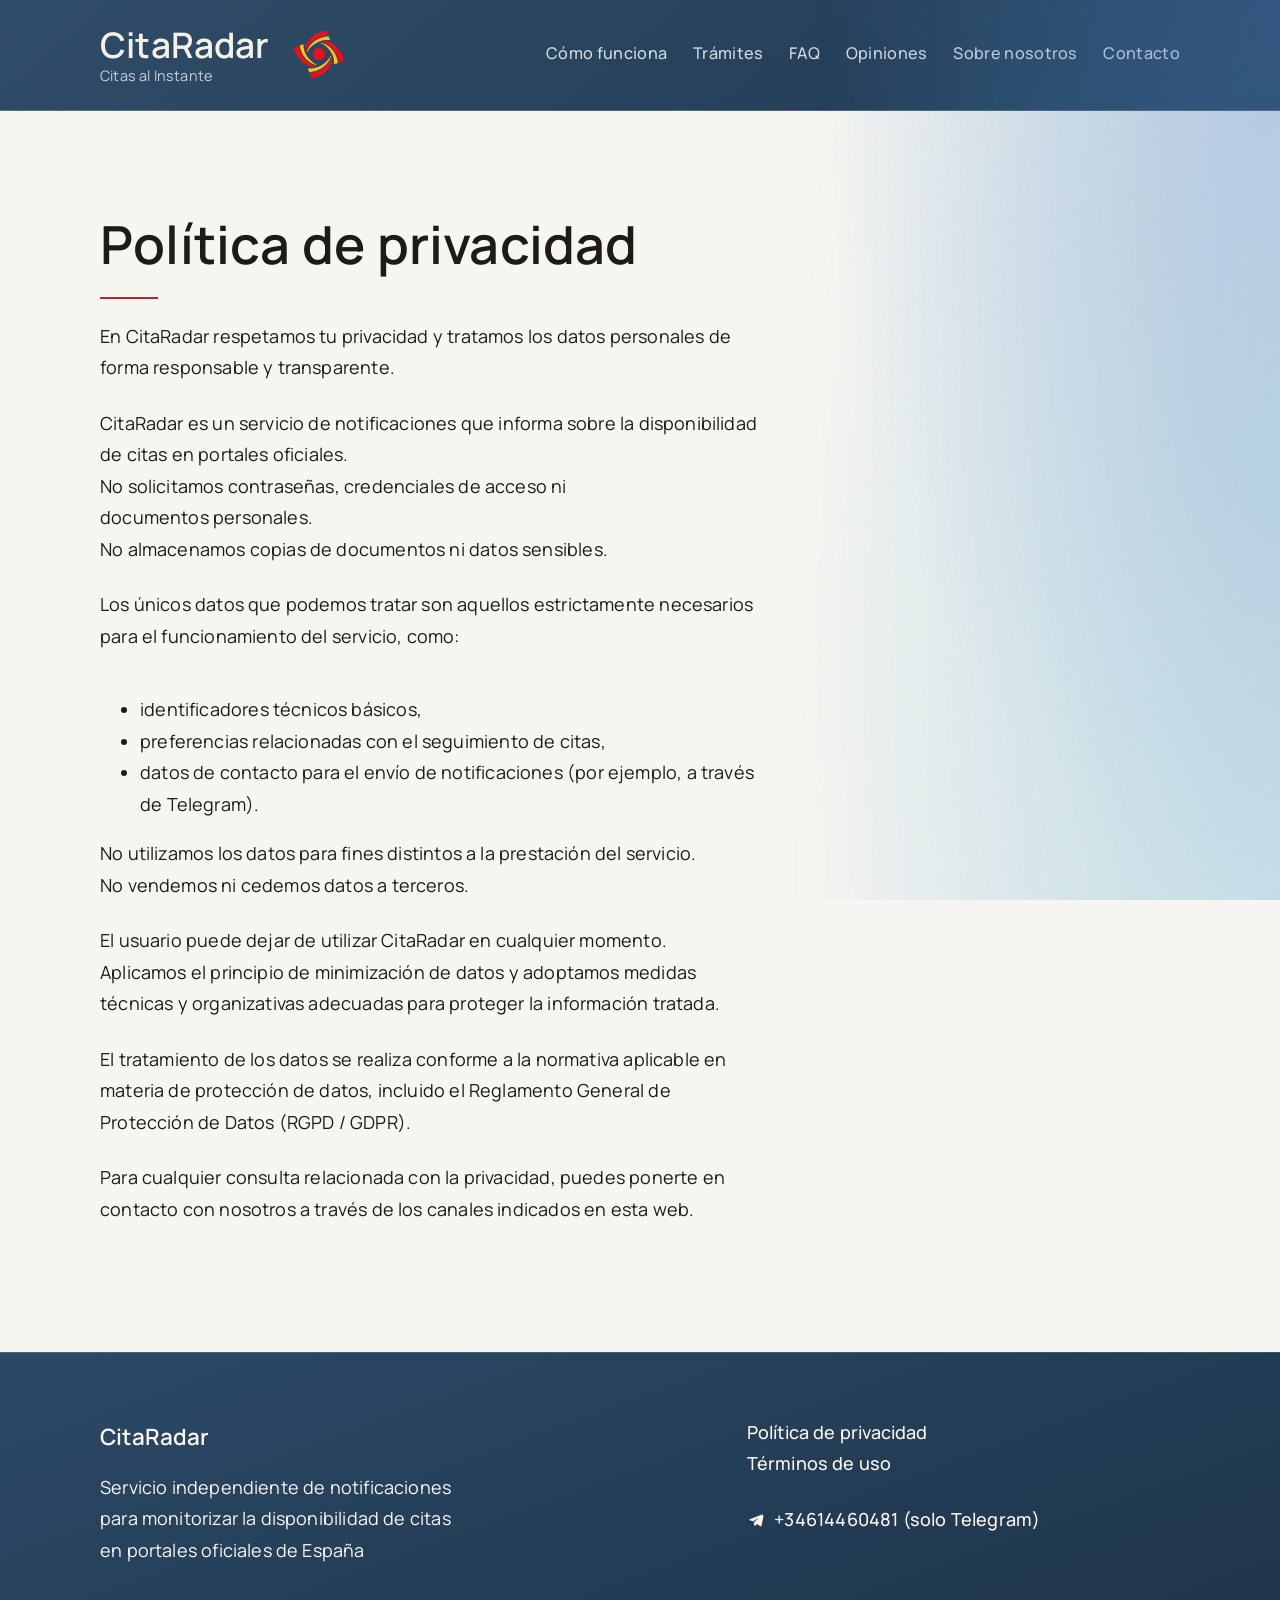
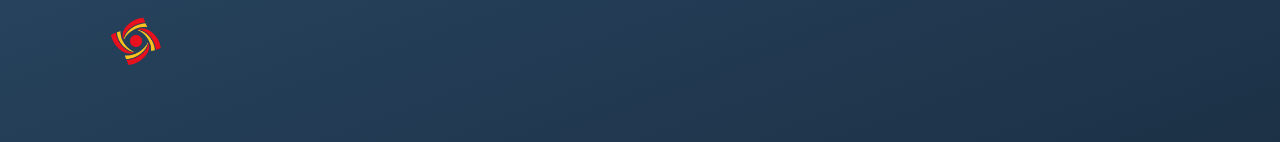
==== commit 04f1d77c: "Remove legacy contact email Co-authored-by: ik <ik@crossolution.com>" ====
--- a/privacy.html
+++ b/privacy.html
@@ -116,7 +116,6 @@
               +34614460481 (solo Telegram)
             </a>
             <br />
-            hola@citabot.gob.es
           </p>
         </div>
       </div>
--- a/styles.css
+++ b/styles.css
@@ -13,6 +13,7 @@
   --accent-dark: #8f1d23;
   --footer: #8b171c;
   --footer-ink: #fdf5ee;
+  --header-height: clamp(72px, 8vw, 96px);
   --scroll-shift: 0px;
   --size-base: clamp(1rem, 0.8vw + 0.85rem, 1.125rem);
   --size-md: clamp(1.35rem, 1.6vw + 0.95rem, 1.9rem);
@@ -278,8 +279,7 @@
   width: 1.4rem;
   height: 0.1rem;
   background: currentColor;
-  box-shadow: 0 0.35rem 0 0 currentColor, 0 0.7rem 0 0 currentColor;
-  transform: translateY(-1px);
+  box-shadow: 0 -0.35rem 0 0 currentColor, 0 0.35rem 0 0 currentColor;
 }
 
 .toc-mobile-panel {
@@ -312,23 +312,46 @@
 }
 
 .hero-side {
-  display: grid;
-  gap: 1.6rem;
-  justify-items: start;
+  position: relative;
+  display: flex;
+  align-items: flex-start;
+  justify-content: flex-start;
+  width: 100%;
+  height: clamp(240px, 60vw, 360px);
+  padding: clamp(0.9rem, 2vw, 1.6rem);
 }
 
 .hero-text {
   max-width: 60ch;
 }
 
+.hero-photo {
+  position: absolute;
+  inset: 0;
+  border-radius: 24px;
+  overflow: hidden;
+  z-index: 0;
+  background: #e7e1d7;
+}
+
+.hero-photo img {
+  width: 100%;
+  height: 100%;
+  object-fit: cover;
+  object-position: 35% 20%;
+}
+
 .hero-card {
+  position: absolute;
+  top: clamp(1rem, 3vw, 2rem);
+  right: clamp(1rem, 3vw, 2rem);
+  z-index: 1;
   border: 1px solid var(--line);
   background: rgba(255, 255, 255, 0.94);
   border-radius: 16px;
   padding: 1.3rem 1.4rem;
   box-shadow: none;
-  max-width: 320px;
-  align-self: start;
+  width: min(90%, 360px);
 }
 
 .telegram-header {
@@ -338,13 +361,24 @@
   margin-bottom: 1rem;
 }
 
+.telegram-avatars {
+  display: inline-flex;
+  align-items: center;
+  gap: 0.35rem;
+}
+
 .telegram-avatar {
-  width: 2.2rem;
-  height: 2.2rem;
+  width: 2rem;
+  height: 2rem;
   border-radius: 50%;
   object-fit: cover;
   border: 1px solid var(--line);
   background: #efe9e1;
+}
+
+.telegram-avatar.secondary {
+  width: 1.7rem;
+  height: 1.7rem;
 }
 
 .telegram-meta {
@@ -684,9 +718,23 @@
 }
 
 @media (min-width: 1024px) {
+  .hero {
+    min-height: calc(100vh - var(--header-height));
+    min-height: calc(100svh - var(--header-height));
+    display: flex;
+    flex-direction: column;
+  }
+
   .hero-grid {
-    grid-template-columns: 1.2fr 0.8fr;
+    grid-template-columns: 1fr 1fr;
     gap: 3.5rem;
+    align-items: stretch;
+    flex: 1;
+  }
+
+  .hero-side {
+    height: 100%;
+    align-self: stretch;
   }
 }
 
@@ -711,6 +759,11 @@
 
   .hero-grid {
     grid-template-columns: 1fr;
+  }
+
+  .hero-side {
+    height: clamp(1120px, 220vw, 1840px);
+    padding: clamp(0.75rem, 3vw, 1.2rem);
   }
 
   .footer-grid {
